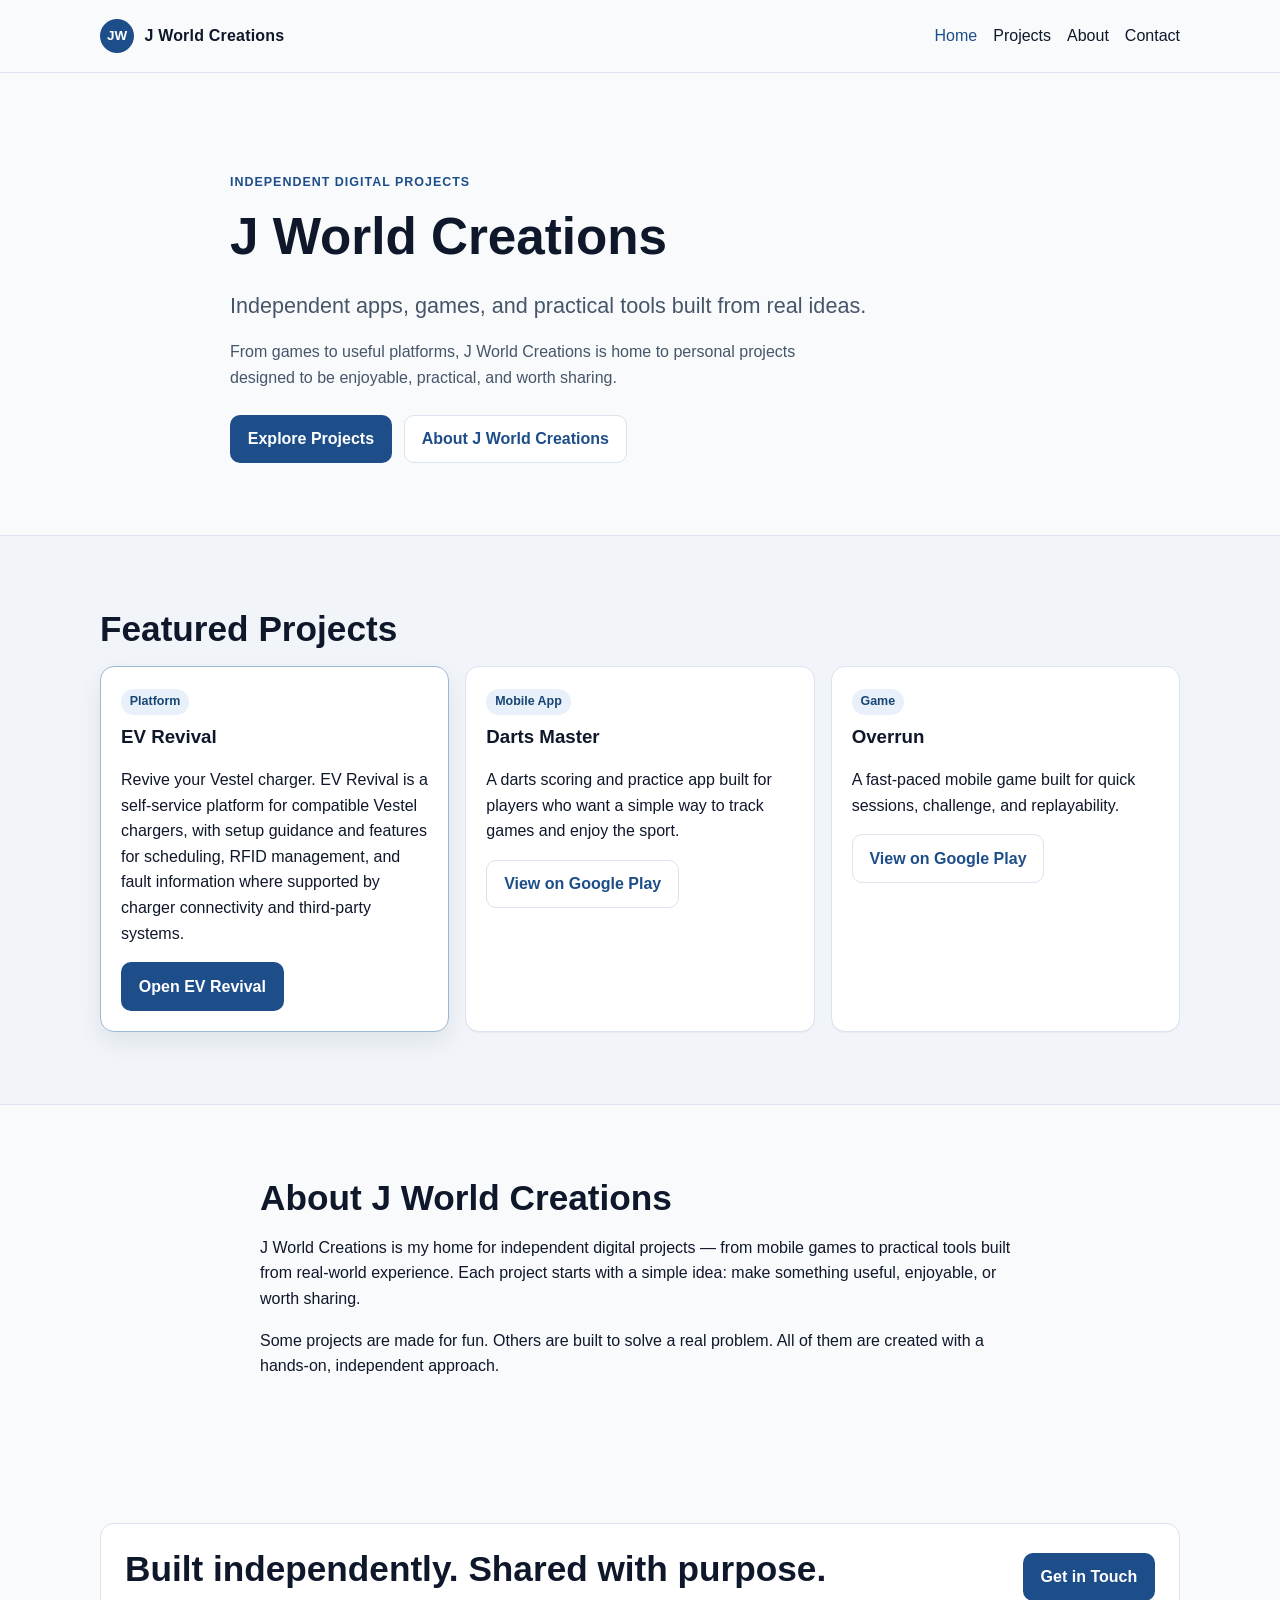
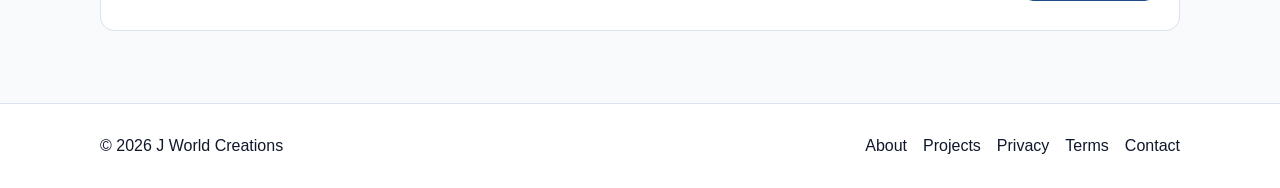
==== index.html @ fc2db446 "Create complete static umbrella site for J World Creations" ====
<!DOCTYPE html>
<html lang="en">
<head>
  <meta charset="UTF-8">
  <meta name="viewport" content="width=device-width, initial-scale=1.0">
  <meta name="description" content="J World Creations builds independent apps, games, and practical tools.">
  <title>J World Creations | Independent Apps, Games & Tools</title>
  <link rel="icon" href="assets/favicon.svg" type="image/svg+xml">
  <link rel="stylesheet" href="style.css">
</head>
<body>
  <a class="skip-link" href="#main-content">Skip to main content</a>
  <header class="site-header">
    <div class="container nav-wrap">
      <a class="brand" href="index.html" aria-label="J World Creations home">
        <span class="brand-mark" aria-hidden="true">JW</span>
        <span class="brand-text">J World Creations</span>
      </a>
      <button class="menu-toggle" id="menuToggle" aria-expanded="false" aria-controls="primaryNav">
        Menu
      </button>
      <nav id="primaryNav" class="primary-nav" aria-label="Primary">
        <ul>
          <li><a href="index.html" aria-current="page">Home</a></li>
          <li><a href="projects.html">Projects</a></li>
          <li><a href="about.html">About</a></li>
          <li><a href="contact.html">Contact</a></li>
        </ul>
      </nav>
    </div>
  </header>

  <main id="main-content">
    <section class="hero section">
      <div class="container hero-content">
        <p class="eyebrow">Independent Digital Projects</p>
        <h1>J World Creations</h1>
        <p class="hero-subtitle">Independent apps, games, and practical tools built from real ideas.</p>
        <p class="intro-line">From games to useful platforms, J World Creations is home to personal projects designed to be enjoyable, practical, and worth sharing.</p>
        <div class="hero-actions">
          <a class="btn btn-primary" href="projects.html">Explore Projects</a>
          <a class="btn btn-secondary" href="about.html">About J World Creations</a>
        </div>
      </div>
    </section>

    <section class="section section-muted" aria-labelledby="featured-projects-title">
      <div class="container">
        <h2 id="featured-projects-title">Featured Projects</h2>
        <div class="card-grid">
          <article class="project-card project-card-highlight">
            <span class="tag">Platform</span>
            <h3>EV Revival</h3>
            <p>Revive your Vestel charger. EV Revival is a self-service platform for compatible Vestel chargers, with setup guidance and features for scheduling, RFID management, and fault information where supported by charger connectivity and third-party systems.</p>
            <a class="btn btn-primary" href="https://ev.jworldcreations.com/index.html" target="_blank" rel="noopener noreferrer">Open EV Revival</a>
          </article>

          <article class="project-card">
            <span class="tag">Mobile App</span>
            <h3>Darts Master</h3>
            <p>A darts scoring and practice app built for players who want a simple way to track games and enjoy the sport.</p>
            <a class="btn btn-secondary" href="https://play.google.com/store/apps/details?id=com.jworldcreations.dartsmaster&pcampaignid=web_share" target="_blank" rel="noopener noreferrer">View on Google Play</a>
          </article>

          <article class="project-card">
            <span class="tag">Game</span>
            <h3>Overrun</h3>
            <p>A fast-paced mobile game built for quick sessions, challenge, and replayability.</p>
            <a class="btn btn-secondary" href="https://play.google.com/store/apps/details?id=com.jworldcreations.overrun&pcampaignid=web_share" target="_blank" rel="noopener noreferrer">View on Google Play</a>
          </article>
        </div>
      </div>
    </section>

    <section class="section" aria-labelledby="about-title">
      <div class="container prose-block">
        <h2 id="about-title">About J World Creations</h2>
        <p>J World Creations is my home for independent digital projects — from mobile games to practical tools built from real-world experience. Each project starts with a simple idea: make something useful, enjoyable, or worth sharing.</p>
        <p>Some projects are made for fun. Others are built to solve a real problem. All of them are created with a hands-on, independent approach.</p>
      </div>
    </section>

    <section class="section section-cta" aria-label="Closing statement">
      <div class="container cta-wrap">
        <h2>Built independently. Shared with purpose.</h2>
        <a class="btn btn-primary" href="contact.html">Get in Touch</a>
      </div>
    </section>
  </main>

  <footer class="site-footer">
    <div class="container footer-content">
      <p>&copy; <span id="year"></span> J World Creations</p>
      <nav aria-label="Footer">
        <ul>
          <li><a href="about.html">About</a></li>
          <li><a href="projects.html">Projects</a></li>
          <li><a href="privacy.html">Privacy</a></li>
          <li><a href="terms.html">Terms</a></li>
          <li><a href="contact.html">Contact</a></li>
        </ul>
      </nav>
    </div>
  </footer>

  <button id="backToTop" class="back-to-top" type="button" aria-label="Back to top">↑</button>
  <script src="script.js"></script>
</body>
</html>
---- style.css ----
:root {
  --bg: #f8fafc;
  --surface: #ffffff;
  --surface-alt: #f1f5f9;
  --text: #0f172a;
  --muted: #475569;
  --primary: #1d4e89;
  --primary-strong: #153a67;
  --border: #dbe3ee;
  --shadow: 0 10px 24px rgba(15, 23, 42, 0.08);
  --radius: 14px;
  --radius-sm: 10px;
  --max: 1080px;
}

* {
  box-sizing: border-box;
}

html {
  scroll-behavior: smooth;
}

body {
  margin: 0;
  font-family: Inter, Segoe UI, Roboto, Helvetica, Arial, sans-serif;
  line-height: 1.6;
  color: var(--text);
  background: var(--bg);
}

a {
  color: var(--primary);
}

a:hover,
a:focus-visible {
  color: var(--primary-strong);
}

.skip-link {
  position: absolute;
  left: -9999px;
  top: 0;
  background: var(--primary);
  color: #fff;
  padding: 0.75rem 1rem;
  z-index: 100;
}

.skip-link:focus {
  left: 1rem;
  top: 1rem;
}

.container {
  width: min(100% - 2rem, var(--max));
  margin-inline: auto;
}

.section {
  padding: 4.5rem 0;
}

.section-muted {
  background: var(--surface-alt);
  border-top: 1px solid var(--border);
  border-bottom: 1px solid var(--border);
}

.site-header {
  position: sticky;
  top: 0;
  background: rgba(248, 250, 252, 0.95);
  backdrop-filter: blur(8px);
  border-bottom: 1px solid var(--border);
  z-index: 10;
}

.nav-wrap {
  display: flex;
  align-items: center;
  justify-content: space-between;
  min-height: 72px;
  gap: 1rem;
}

.brand {
  display: inline-flex;
  align-items: center;
  gap: 0.65rem;
  text-decoration: none;
  color: var(--text);
  font-weight: 700;
}

.brand-mark {
  display: inline-grid;
  place-items: center;
  width: 34px;
  height: 34px;
  border-radius: 50%;
  background: var(--primary);
  color: #fff;
  font-size: 0.84rem;
}

.brand-text {
  letter-spacing: 0.2px;
}

.primary-nav ul,
.site-footer ul {
  list-style: none;
  display: flex;
  padding: 0;
  margin: 0;
  gap: 1rem;
}

.primary-nav a,
.site-footer a {
  text-decoration: none;
  color: var(--text);
  font-weight: 500;
}

.primary-nav a[aria-current="page"] {
  color: var(--primary);
}

.menu-toggle {
  display: none;
  border: 1px solid var(--border);
  background: var(--surface);
  border-radius: 8px;
  padding: 0.45rem 0.7rem;
  font-weight: 600;
  color: var(--text);
}

.hero {
  padding-top: 5.5rem;
}

.hero-content {
  max-width: 820px;
}

.eyebrow {
  color: var(--primary);
  font-weight: 700;
  text-transform: uppercase;
  letter-spacing: 0.08em;
  font-size: 0.78rem;
}

h1,
h2,
h3 {
  line-height: 1.2;
  margin-top: 0;
}

h1 {
  font-size: clamp(2rem, 5vw, 3.2rem);
  margin-bottom: 1rem;
}

h2 {
  font-size: clamp(1.6rem, 3vw, 2.2rem);
  margin-bottom: 1rem;
}

.hero-subtitle {
  font-size: clamp(1.1rem, 2.2vw, 1.35rem);
  color: var(--muted);
  margin-bottom: 1rem;
}

.intro-line,
.page-intro {
  max-width: 70ch;
  color: var(--muted);
  margin-bottom: 1.5rem;
}

.hero-actions {
  display: flex;
  flex-wrap: wrap;
  gap: 0.75rem;
}

.btn {
  display: inline-flex;
  align-items: center;
  justify-content: center;
  border-radius: 10px;
  border: 1px solid transparent;
  padding: 0.65rem 1.05rem;
  font-weight: 600;
  text-decoration: none;
  transition: transform 0.2s ease, box-shadow 0.2s ease;
}

.btn:hover,
.btn:focus-visible {
  transform: translateY(-1px);
  box-shadow: var(--shadow);
}

.btn-primary {
  background: var(--primary);
  color: #fff;
}

.btn-primary:hover,
.btn-primary:focus-visible {
  color: #fff;
  background: var(--primary-strong);
}

.btn-secondary {
  background: var(--surface);
  color: var(--primary);
  border-color: var(--border);
}

.card-grid,
.project-list {
  display: grid;
  gap: 1rem;
}

.card-grid {
  grid-template-columns: repeat(auto-fit, minmax(220px, 1fr));
}

.project-card {
  background: var(--surface);
  border: 1px solid var(--border);
  border-radius: var(--radius);
  padding: 1.25rem;
  box-shadow: 0 1px 0 rgba(15, 23, 42, 0.04);
}

.project-card-highlight {
  border-color: #9cb8d8;
  box-shadow: var(--shadow);
}

.project-row {
  display: flex;
  justify-content: space-between;
  align-items: center;
  gap: 1rem;
  flex-wrap: wrap;
}

.tag {
  display: inline-block;
  margin-bottom: 0.65rem;
  background: #e8f0fa;
  color: #184674;
  padding: 0.2rem 0.55rem;
  border-radius: 999px;
  font-size: 0.78rem;
  font-weight: 700;
}

.prose-block {
  max-width: 760px;
}

.section-cta {
  padding-top: 3.5rem;
}

.cta-wrap {
  display: flex;
  justify-content: space-between;
  align-items: center;
  gap: 1rem;
  flex-wrap: wrap;
  background: var(--surface);
  border: 1px solid var(--border);
  border-radius: var(--radius);
  padding: 1.5rem;
}

.contact-box {
  margin: 1.25rem 0;
  background: var(--surface);
  border: 1px solid var(--border);
  border-radius: var(--radius-sm);
  padding: 1rem;
}

.note {
  color: var(--muted);
  font-size: 0.98rem;
}

.site-footer {
  border-top: 1px solid var(--border);
  background: var(--surface);
}

.footer-content {
  min-height: 84px;
  display: flex;
  align-items: center;
  justify-content: space-between;
  gap: 1rem;
  flex-wrap: wrap;
}

.back-to-top {
  position: fixed;
  right: 1rem;
  bottom: 1rem;
  width: 42px;
  height: 42px;
  border: 1px solid var(--border);
  border-radius: 50%;
  background: var(--surface);
  color: var(--primary);
  font-size: 1.2rem;
  box-shadow: var(--shadow);
  opacity: 0;
  pointer-events: none;
  transition: opacity 0.2s ease;
}

.back-to-top.show {
  opacity: 1;
  pointer-events: auto;
}

@media (max-width: 760px) {
  .menu-toggle {
    display: inline-block;
  }

  .primary-nav {
    position: absolute;
    inset: 72px 1rem auto 1rem;
    background: var(--surface);
    border: 1px solid var(--border);
    border-radius: var(--radius-sm);
    padding: 0.8rem;
    display: none;
  }

  .primary-nav.open {
    display: block;
  }

  .primary-nav ul {
    flex-direction: column;
    gap: 0.5rem;
  }

  .section {
    padding: 3.6rem 0;
  }

  .hero {
    padding-top: 4.4rem;
  }
}
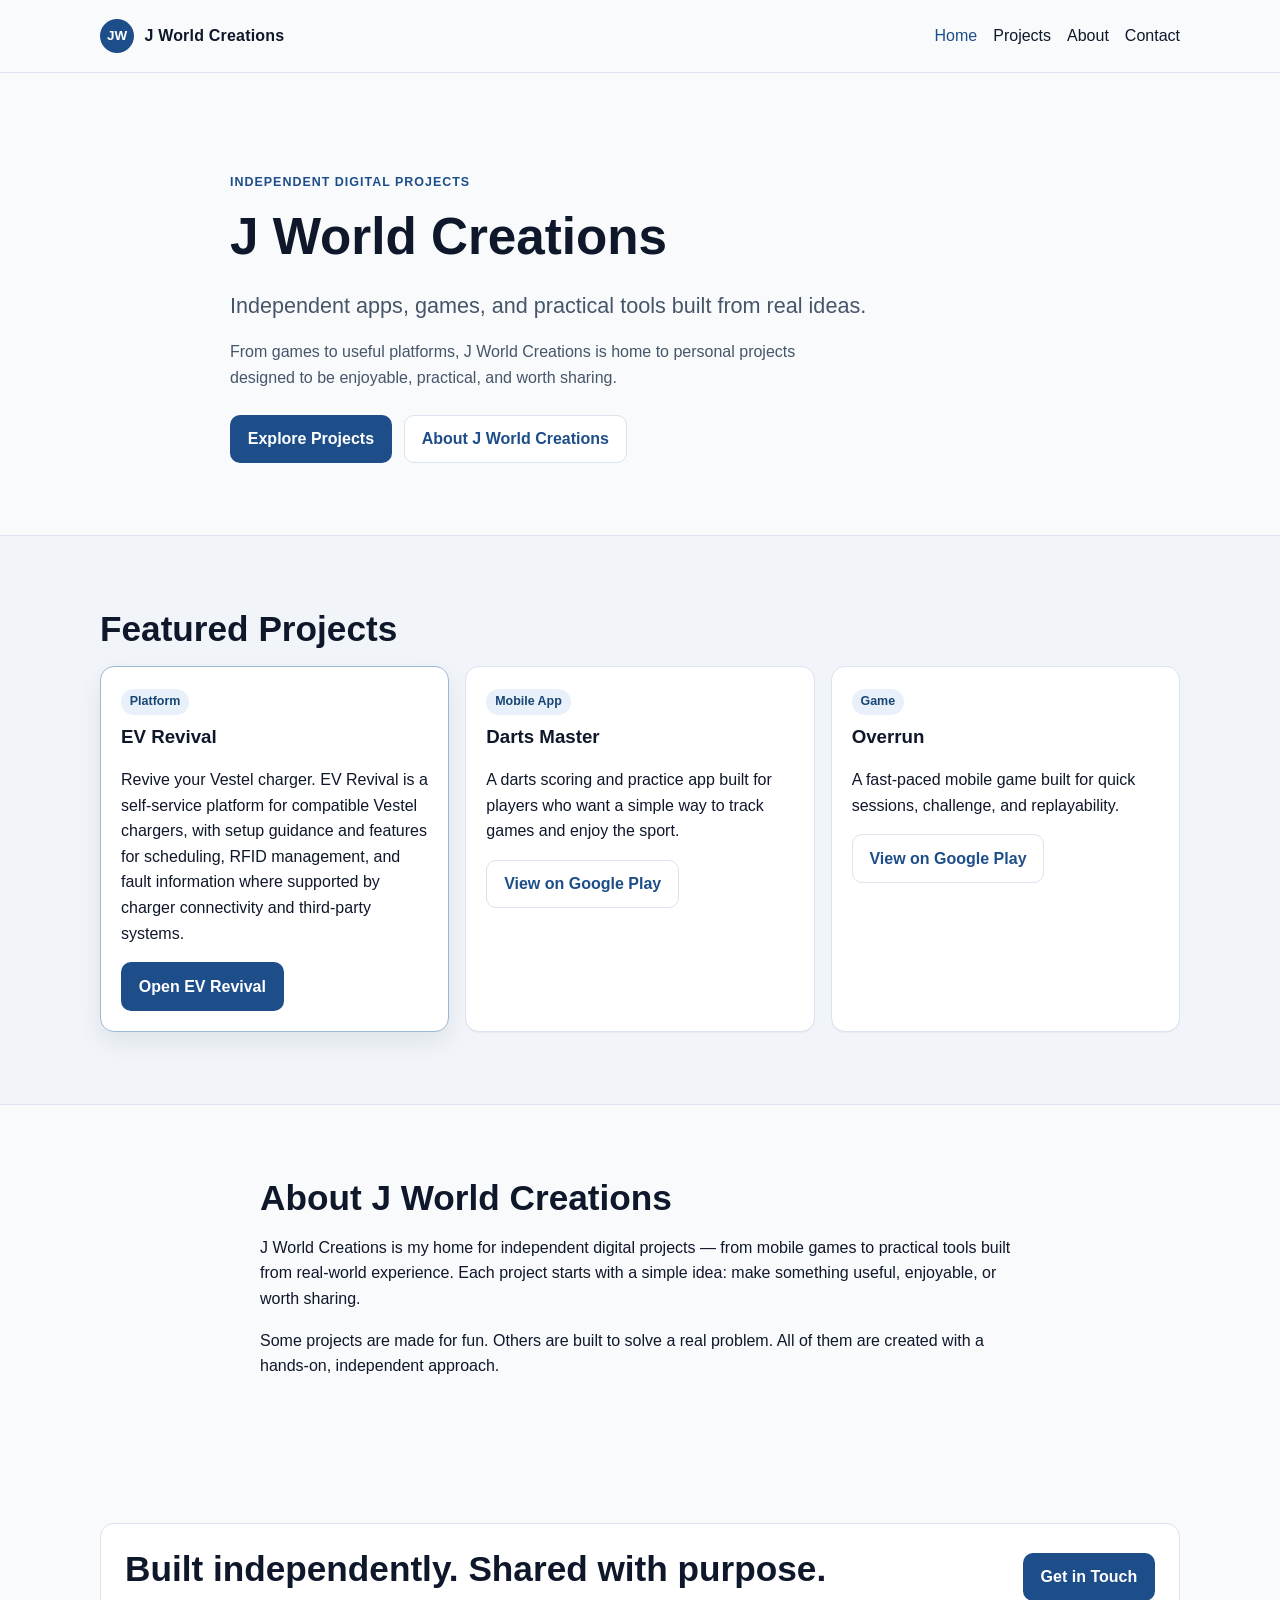
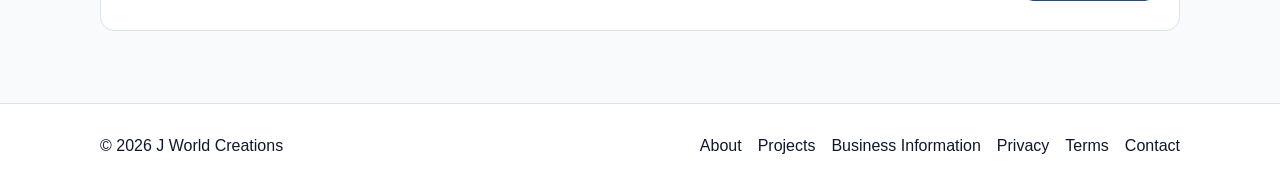
==== commit 7a456eb4: "[CF-Pages-Skip] Improve business information, accessibility and discoverability" ====
--- a/index.html
+++ b/index.html
@@ -7,6 +7,11 @@
   <title>J World Creations | Independent Apps, Games & Tools</title>
   <link rel="icon" href="assets/favicon.svg" type="image/svg+xml">
   <link rel="stylesheet" href="style.css">
+  <link rel="canonical" href="https://jworldcreations.com/">
+  <meta property="og:type" content="website">
+  <meta property="og:title" content="J World Creations | Independent Apps, Games &amp; Tools">
+  <meta property="og:description" content="J World Creations builds independent apps, games, and practical tools.">
+  <meta property="og:url" content="https://jworldcreations.com/">
 </head>
 <body>
   <a class="skip-link" href="#main-content">Skip to main content</a>
@@ -95,6 +100,7 @@
         <ul>
           <li><a href="about.html">About</a></li>
           <li><a href="projects.html">Projects</a></li>
+          <li><a href="business-information.html">Business Information</a></li>
           <li><a href="privacy.html">Privacy</a></li>
           <li><a href="terms.html">Terms</a></li>
           <li><a href="contact.html">Contact</a></li>
--- a/style.css
+++ b/style.css
@@ -306,6 +306,10 @@
   background: var(--surface);
 }
 
+.site-footer ul {
+  flex-wrap: wrap;
+}
+
 .footer-content {
   min-height: 84px;
   display: flex;
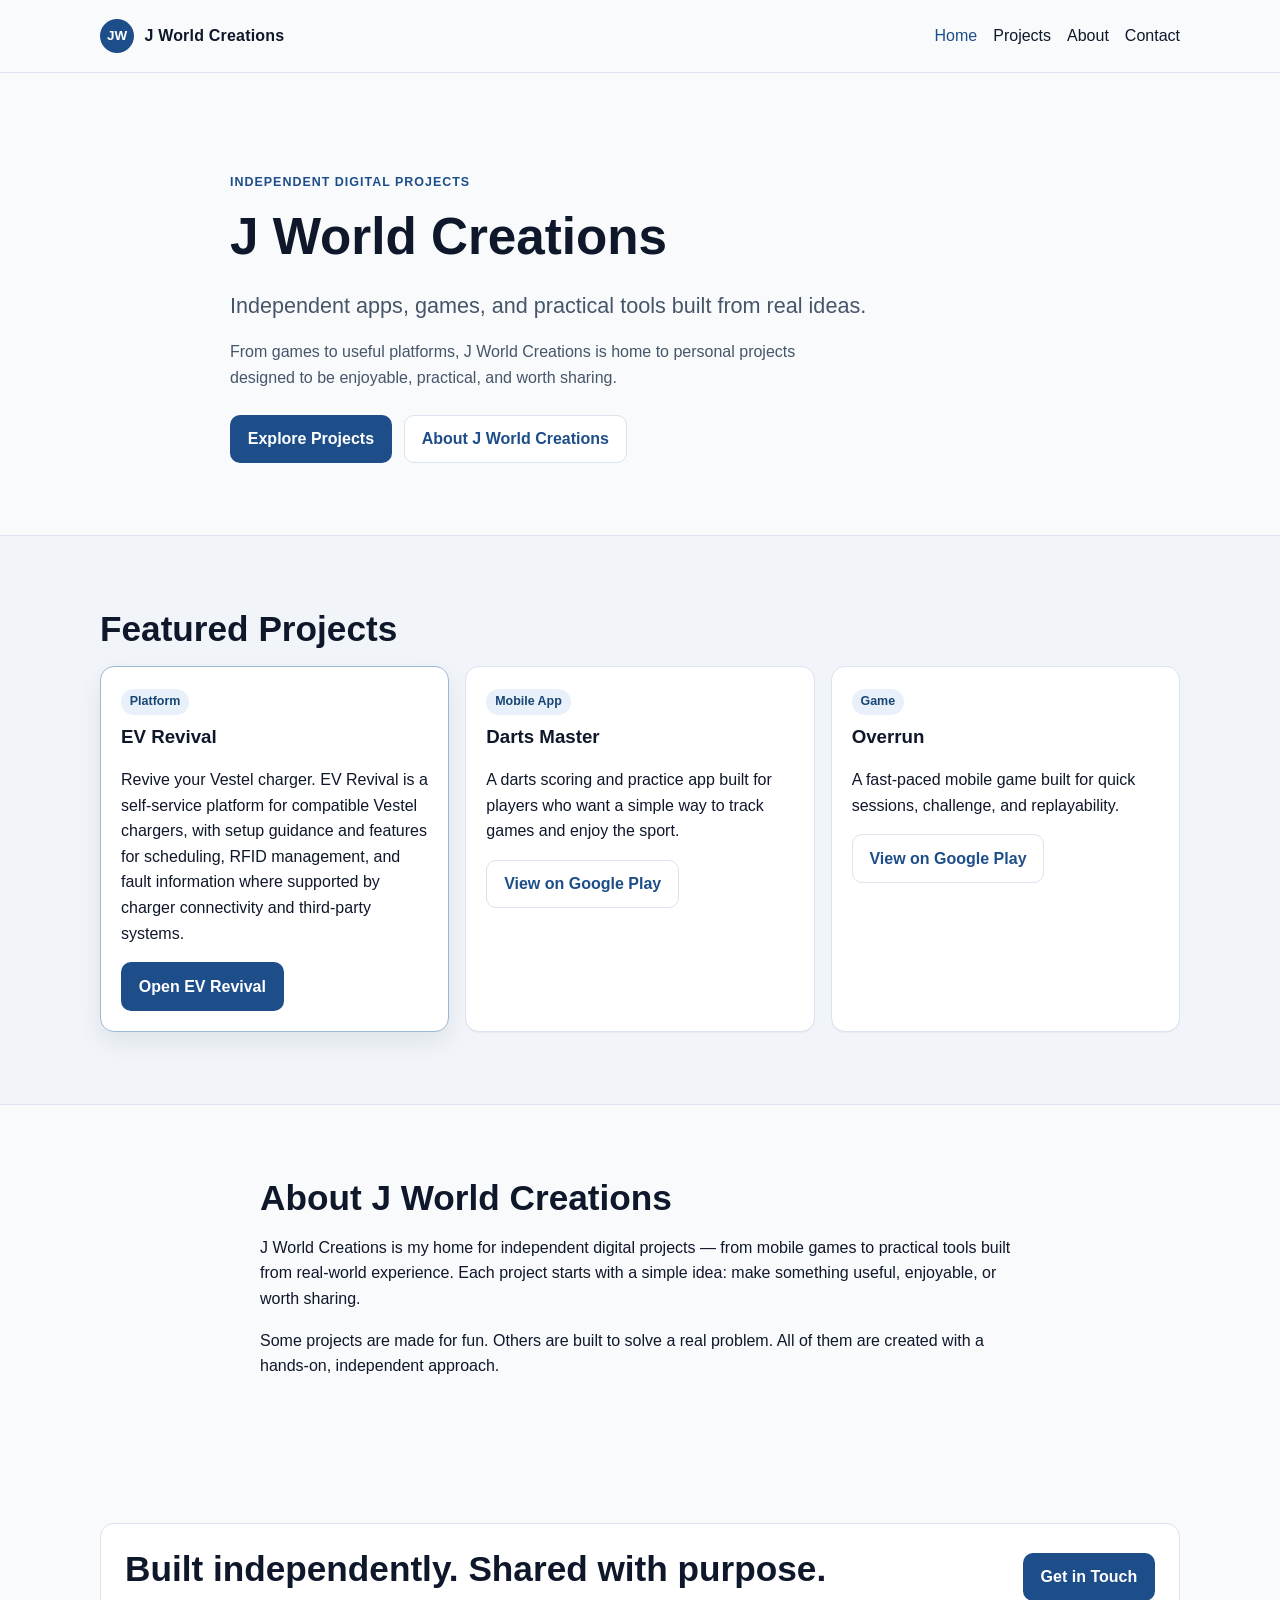
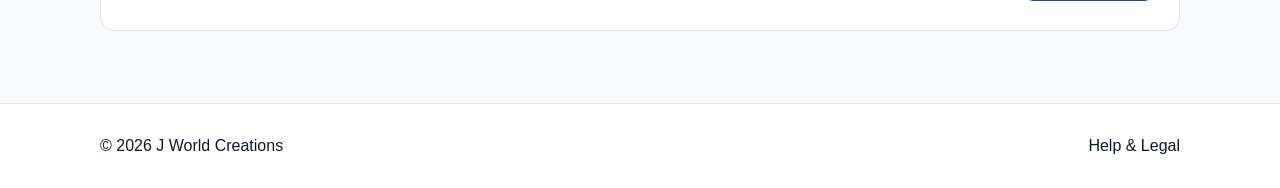
==== commit 0f56515f: "[CF-Pages-Skip] Simplify main-site footers and organise legal links" ====
--- a/index.html
+++ b/index.html
@@ -96,16 +96,7 @@
   <footer class="site-footer">
     <div class="container footer-content">
       <p>&copy; <span id="year"></span> J World Creations</p>
-      <nav aria-label="Footer">
-        <ul>
-          <li><a href="about.html">About</a></li>
-          <li><a href="projects.html">Projects</a></li>
-          <li><a href="business-information.html">Business Information</a></li>
-          <li><a href="privacy.html">Privacy</a></li>
-          <li><a href="terms.html">Terms</a></li>
-          <li><a href="contact.html">Contact</a></li>
-        </ul>
-      </nav>
+      <nav aria-label="Footer"><a href="help-legal.html">Help &amp; Legal</a></nav>
     </div>
   </footer>
 
--- a/style.css
+++ b/style.css
@@ -310,6 +310,12 @@
   flex-wrap: wrap;
 }
 
+.site-footer nav a {
+  display: inline-flex;
+  align-items: center;
+  min-height: 44px;
+}
+
 .footer-content {
   min-height: 84px;
   display: flex;
@@ -373,3 +379,16 @@
     padding-top: 4.4rem;
   }
 }
+
+.help-legal-nav ul {
+  display: grid;
+  grid-template-columns: repeat(auto-fit, minmax(min(100%, 15rem), 1fr));
+  gap: .5rem 1rem;
+  padding: 0;
+  list-style: none;
+}
+.help-legal-nav a {
+  display: inline-flex;
+  align-items: center;
+  min-height: 44px;
+}
